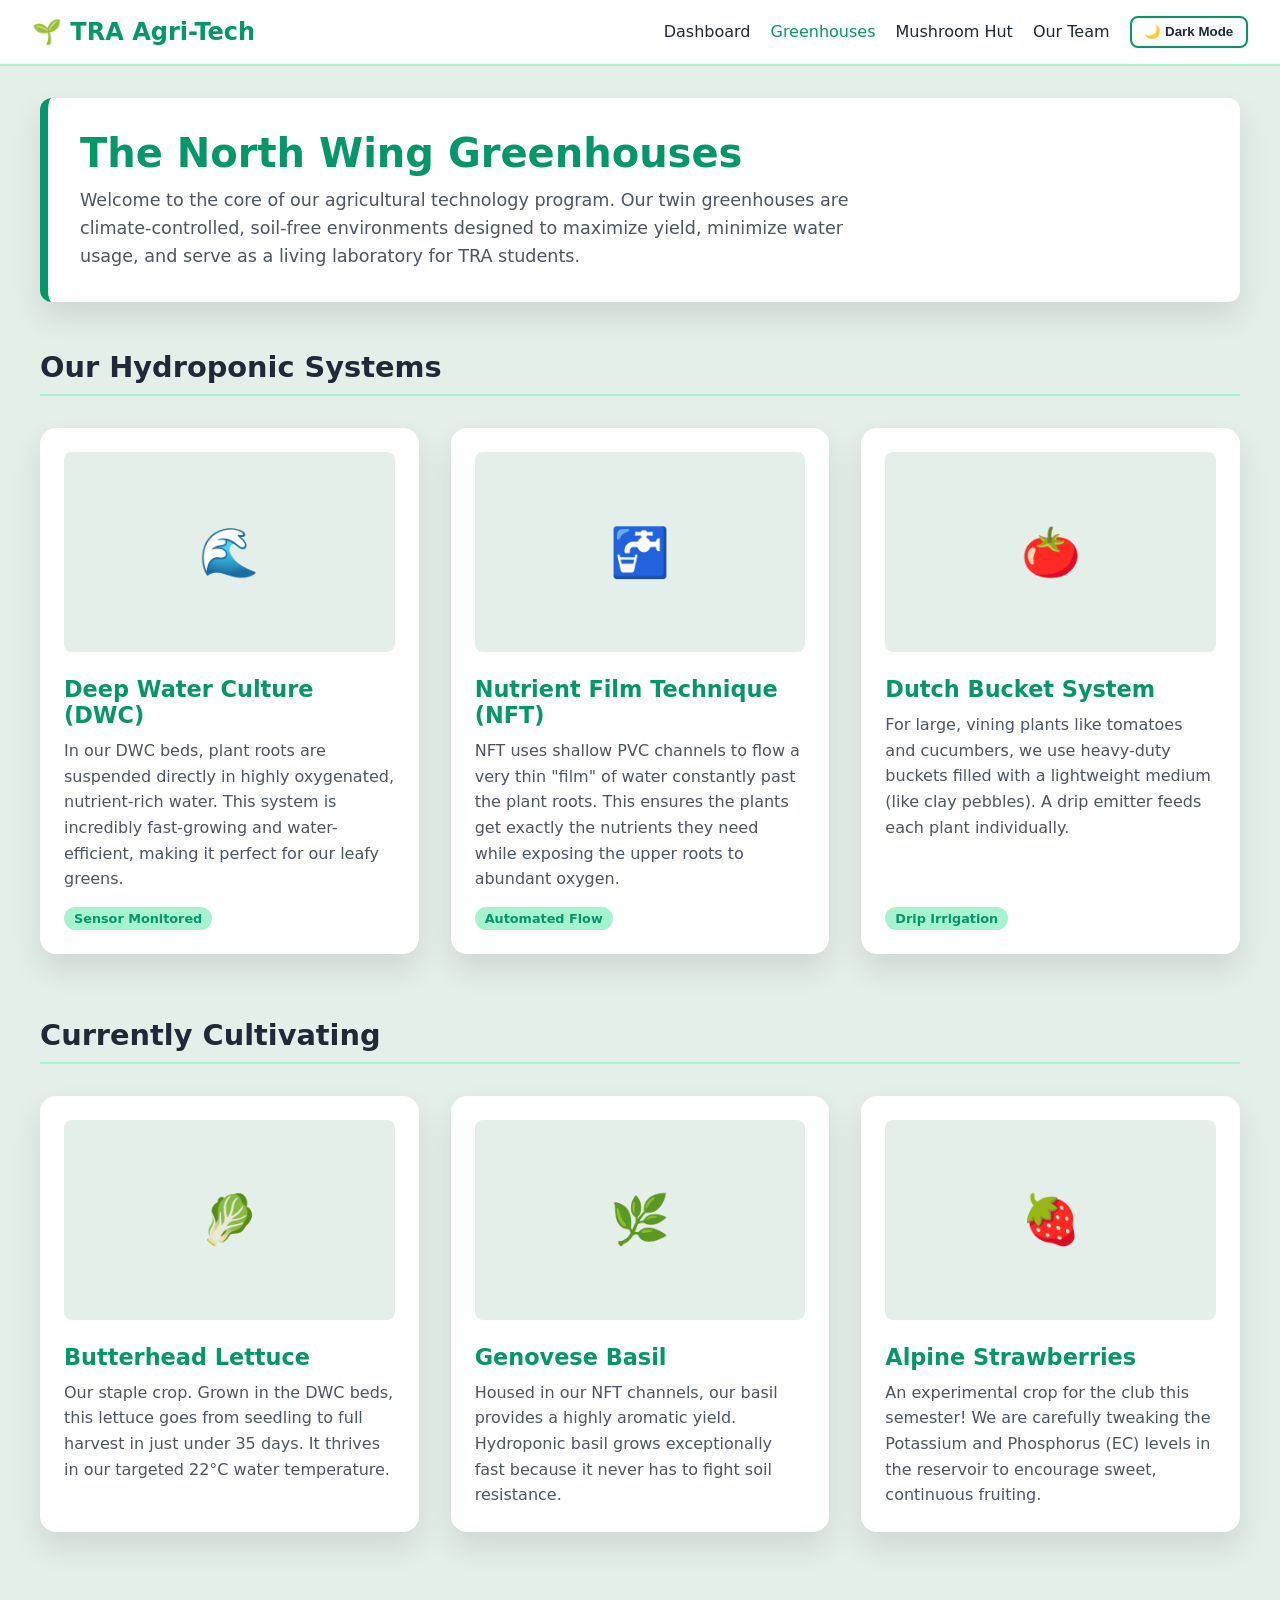
==== greenhouse.html @ 23442740 "Add initial greenhouse HTML structure and styles" ====
<!DOCTYPE html>
<html lang="en">
<head>
    <meta charset="UTF-8">
    <meta name="viewport" content="width=device-width, initial-scale=1.0">
    <title>Greenhouses | TRA Agriculture</title>
    <style>
        /* Light Theme (Default) - Fresh & Earthy */
        :root {
            --bg-color: #e5efe9;
            --panel-bg: #ffffff;
            --text-main: #1f2937;
            --text-muted: #4b5563;
            --accent-green: #059669;
            --accent-blue: #2563eb;
            --warning-orange: #d97706;
            --danger-red: #dc2626;
            --nav-bg: #ffffff;
            --nav-border: #a7f3d0;
            --card-shadow: 0 15px 30px rgba(0, 0, 0, 0.1);
            --card-float-offset: -10px;
        }

        /* Dark Theme - Soothing Deep Forest Greens */
        [data-theme="dark"] {
            --bg-color: #141c18;
            --panel-bg: #1f2d25;
            --text-main: #f8fafc;
            --text-muted: #94a3b8;
            --accent-green: #10b981; 
            --accent-blue: #3b82f6;
            --warning-orange: #f59e0b;
            --danger-red: #ef4444;
            --nav-bg: #0d1411;
            --nav-border: #1f2d25;
            --card-shadow: 0 15px 30px rgba(0, 0, 0, 0.3);
            --card-float-offset: -10px;
        }

        body {
            font-family: 'Segoe UI', system-ui, -apple-system, sans-serif;
            background-color: var(--bg-color);
            color: var(--text-main);
            margin: 0;
            padding: 0;
            transition: background-color 0.3s ease, color 0.3s ease;
        }

        /* Navigation */
        nav {
            background-color: var(--nav-bg);
            padding: 1rem 2rem;
            display: flex;
            justify-content: space-between;
            align-items: center;
            border-bottom: 2px solid var(--nav-border);
            transition: background-color 0.3s ease;
            position: relative;
        }

        .logo {
            font-size: 1.5rem;
            font-weight: bold;
            color: var(--accent-green);
            display: flex;
            align-items: center;
            gap: 10px;
        }

        .hamburger {
            display: none;
            font-size: 1.8rem;
            color: var(--text-main);
            cursor: pointer;
            user-select: none;
        }

        .nav-links {
            display: flex;
            align-items: center;
        }

        .nav-links a {
            color: var(--text-main);
            text-decoration: none;
            margin-left: 20px;
            font-weight: 500;
            transition: color 0.3s ease;
        }

        .nav-links a:hover, .nav-links a.active {
            color: var(--accent-green);
        }

        .theme-btn {
            background: transparent;
            border: 2px solid var(--accent-green);
            color: var(--text-main);
            padding: 0.4rem 0.8rem;
            border-radius: 8px;
            cursor: pointer;
            margin-left: 20px;
            font-weight: bold;
            display: flex;
            align-items: center;
            gap: 8px;
            transition: all 0.3s ease;
        }

        .theme-btn:hover {
            background: var(--accent-green);
            color: #ffffff;
        }

        /* Main Container */
        .page-container {
            padding: 2rem;
            max-width: 1200px;
            margin: 0 auto;
        }

        /* Banner */
        .page-banner {
            background-color: var(--panel-bg);
            padding: 2rem;
            border-radius: 12px;
            margin-bottom: 3rem;
            box-shadow: var(--card-shadow);
            transition: background-color 0.3s ease;
            border-left: 8px solid var(--accent-green);
        }

        .page-banner h1 {
            margin: 0 0 10px 0;
            font-size: 2.5rem;
            color: var(--accent-green);
        }

        .page-banner p {
            margin: 0;
            font-size: 1.1rem;
            color: var(--text-muted);
            max-width: 800px;
            line-height: 1.6;
        }

        /* Content Sections */
        .content-section {
            margin-bottom: 4rem;
        }

        .content-section h2 {
            font-size: 1.8rem;
            border-bottom: 2px solid var(--nav-border);
            padding-bottom: 10px;
            margin-bottom: 2rem;
        }

        /* Grid Layouts */
        .system-grid, .crop-grid {
            display: grid;
            grid-template-columns: repeat(auto-fit, minmax(300px, 1fr));
            gap: 2rem;
        }

        /* Floating Cards */
        @keyframes float {
            0% { transform: translateY(0px); }
            50% { transform: translateY(var(--card-float-offset)); }
            100% { transform: translateY(0px); }
        }

        .card {
            background-color: var(--panel-bg);
            padding: 1.5rem;
            border-radius: 16px;
            box-shadow: var(--card-shadow);
            transition: background-color 0.3s ease;
            animation: float 6s ease-in-out infinite;
            display: flex;
            flex-direction: column;
        }

        .card:nth-child(even) { animation-delay: 1.5s; }
        .card:nth-child(3n) { animation-delay: 0.8s; }
        .card:hover { animation-play-state: paused; }

        .card-image-placeholder {
            width: 100%;
            height: 200px;
            background-color: var(--bg-color);
            border-radius: 8px;
            margin-bottom: 1.5rem;
            display: flex;
            align-items: center;
            justify-content: center;
            color: var(--text-muted);
            font-size: 3rem;
        }

        .card h3 {
            color: var(--accent-green);
            margin: 0 0 10px 0;
            font-size: 1.4rem;
        }

        .card p {
            color: var(--text-muted);
            line-height: 1.6;
            margin: 0;
            flex-grow: 1;
        }

        /* Tech Badges */
        .tech-badge {
            display: inline-block;
            background-color: var(--nav-border);
            color: var(--accent-green);
            padding: 4px 10px;
            border-radius: 20px;
            font-size: 0.8rem;
            font-weight: bold;
            margin-top: 15px;
            align-self: flex-start;
        }

        /* Mobile Responsiveness */
        @media (max-width: 768px) {
            nav { flex-wrap: wrap; }
            .hamburger { display: block; }
            .nav-links {
                display: none;
                flex-direction: column;
                width: 100%;
                text-align: center;
                gap: 15px;
                padding-top: 15px;
                padding-bottom: 10px;
            }
            .nav-links.active { display: flex; }
            .nav-links a, .theme-btn {
                margin-left: 0;
                width: 100%;
                justify-content: center;
            }
        }
    </style>
</head>
<body>

    <nav>
        <div class="logo">🌱 TRA Agri-Tech</div>
        
        <div class="hamburger" id="hamburger-menu">☰</div>

        <div class="nav-links" id="nav-links">
            <a href="index.html">Dashboard</a>
            <a href="#" class="active">Greenhouses</a>
            <a href="#">Mushroom Hut</a>
            <a href="#">Our Team</a>
            <button class="theme-btn" id="theme-toggle">🌙 Dark Mode</button>
        </div>
    </nav>

    <main class="page-container">
        
        <!-- Hero Banner -->
        <header class="page-banner">
            <h1>The North Wing Greenhouses</h1>
            <p>Welcome to the core of our agricultural technology program. Our twin greenhouses are climate-controlled, soil-free environments designed to maximize yield, minimize water usage, and serve as a living laboratory for TRA students.</p>
        </header>

        <!-- Our Systems Section -->
        <section class="content-section">
            <h2>Our Hydroponic Systems</h2>
            <div class="system-grid">
                
                <!-- DWC Card -->
                <div class="card">
                    <div class="card-image-placeholder">🌊</div>
                    <h3>Deep Water Culture (DWC)</h3>
                    <p>In our DWC beds, plant roots are suspended directly in highly oxygenated, nutrient-rich water. This system is incredibly fast-growing and water-efficient, making it perfect for our leafy greens.</p>
                    <span class="tech-badge">Sensor Monitored</span>
                </div>

                <!-- NFT Card -->
                <div class="card">
                    <div class="card-image-placeholder">🚰</div>
                    <h3>Nutrient Film Technique (NFT)</h3>
                    <p>NFT uses shallow PVC channels to flow a very thin "film" of water constantly past the plant roots. This ensures the plants get exactly the nutrients they need while exposing the upper roots to abundant oxygen.</p>
                    <span class="tech-badge">Automated Flow</span>
                </div>

                <!-- Dutch Bucket Card -->
                <div class="card">
                    <div class="card-image-placeholder">🍅</div>
                    <h3>Dutch Bucket System</h3>
                    <p>For large, vining plants like tomatoes and cucumbers, we use heavy-duty buckets filled with a lightweight medium (like clay pebbles). A drip emitter feeds each plant individually.</p>
                    <span class="tech-badge">Drip Irrigation</span>
                </div>

            </div>
        </section>

        <!-- Current Crops Section -->
        <section class="content-section">
            <h2>Currently Cultivating</h2>
            <div class="crop-grid">
                
                <div class="card">
                    <div class="card-image-placeholder">🥬</div>
                    <h3>Butterhead Lettuce</h3>
                    <p>Our staple crop. Grown in the DWC beds, this lettuce goes from seedling to full harvest in just under 35 days. It thrives in our targeted 22°C water temperature.</p>
                </div>

                <div class="card">
                    <div class="card-image-placeholder">🌿</div>
                    <h3>Genovese Basil</h3>
                    <p>Housed in our NFT channels, our basil provides a highly aromatic yield. Hydroponic basil grows exceptionally fast because it never has to fight soil resistance.</p>
                </div>

                <div class="card">
                    <div class="card-image-placeholder">🍓</div>
                    <h3>Alpine Strawberries</h3>
                    <p>An experimental crop for the club this semester! We are carefully tweaking the Potassium and Phosphorus (EC) levels in the reservoir to encourage sweet, continuous fruiting.</p>
                </div>

            </div>
        </section>

    </main>

    <!-- JAVASCRIPT LOGIC -->
    <script>
        // ==========================================
        // UI & THEME TOGGLE LOGIC (Matches Dashboard)
        // ==========================================
        const themeToggleBtn = document.getElementById('theme-toggle');
        const hamburgerMenu = document.getElementById('hamburger-menu');
        const navLinks = document.getElementById('nav-links');
        
        // Mobile Hamburger Menu Toggle
        hamburgerMenu.addEventListener('click', () => {
            navLinks.classList.toggle('active');
        });

        // Light/Dark Theme Logic
        if (localStorage.getItem('theme') === 'dark') {
            document.body.setAttribute('data-theme', 'dark');
            themeToggleBtn.innerHTML = '☀️ Light Mode';
        }

        themeToggleBtn.addEventListener('click', () => {
            if (document.body.getAttribute('data-theme') === 'dark') {
                document.body.removeAttribute('data-theme');
                themeToggleBtn.innerHTML = '🌙 Dark Mode';
                localStorage.setItem('theme', 'light');
            } else {
                document.body.setAttribute('data-theme', 'dark');
                themeToggleBtn.innerHTML = '☀️ Light Mode';
                localStorage.setItem('theme', 'dark');
            }
        });
    </script>
</body>
</html>
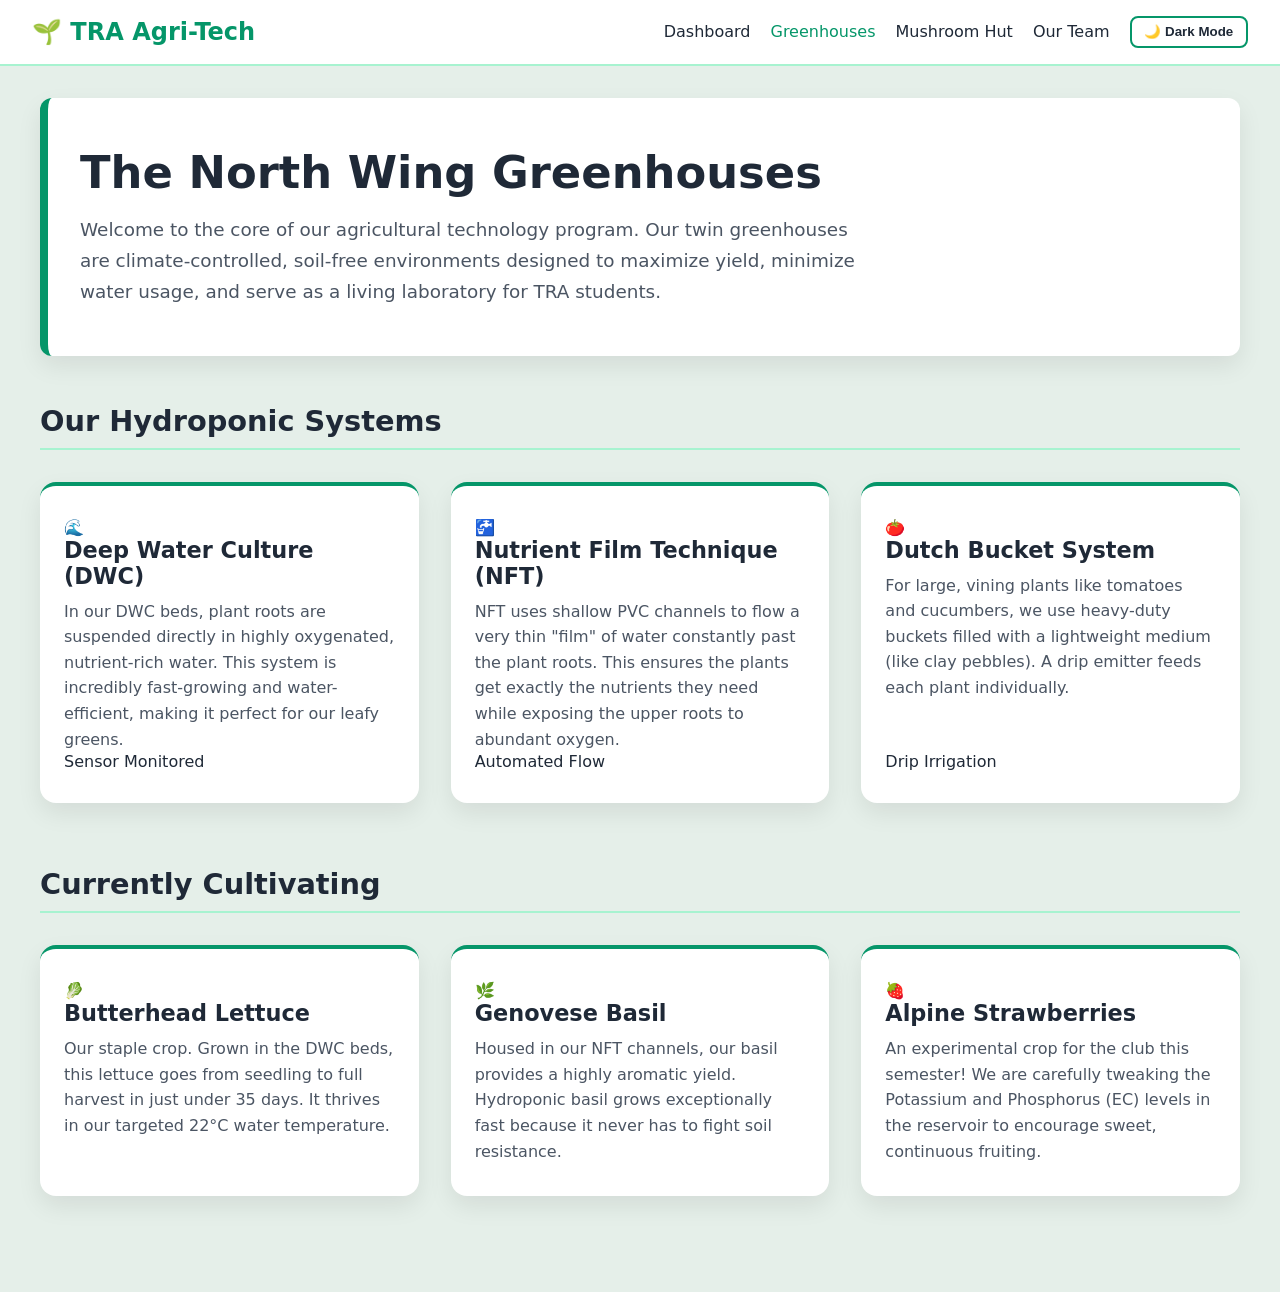
==== commit 3224719b: "Refactor styles and update navigation link Removed embedded CSS styles and linked to an external sty" ====
--- a/greenhouse.html
+++ b/greenhouse.html
@@ -4,260 +4,20 @@
     <meta charset="UTF-8">
     <meta name="viewport" content="width=device-width, initial-scale=1.0">
     <title>Greenhouses | TRA Agriculture</title>
-    <style>
-        /* Light Theme (Default) - Fresh & Earthy */
-        :root {
-            --bg-color: #e5efe9;
-            --panel-bg: #ffffff;
-            --text-main: #1f2937;
-            --text-muted: #4b5563;
-            --accent-green: #059669;
-            --accent-blue: #2563eb;
-            --warning-orange: #d97706;
-            --danger-red: #dc2626;
-            --nav-bg: #ffffff;
-            --nav-border: #a7f3d0;
-            --card-shadow: 0 15px 30px rgba(0, 0, 0, 0.1);
-            --card-float-offset: -10px;
-        }
-
-        /* Dark Theme - Soothing Deep Forest Greens */
-        [data-theme="dark"] {
-            --bg-color: #141c18;
-            --panel-bg: #1f2d25;
-            --text-main: #f8fafc;
-            --text-muted: #94a3b8;
-            --accent-green: #10b981; 
-            --accent-blue: #3b82f6;
-            --warning-orange: #f59e0b;
-            --danger-red: #ef4444;
-            --nav-bg: #0d1411;
-            --nav-border: #1f2d25;
-            --card-shadow: 0 15px 30px rgba(0, 0, 0, 0.3);
-            --card-float-offset: -10px;
-        }
-
-        body {
-            font-family: 'Segoe UI', system-ui, -apple-system, sans-serif;
-            background-color: var(--bg-color);
-            color: var(--text-main);
-            margin: 0;
-            padding: 0;
-            transition: background-color 0.3s ease, color 0.3s ease;
-        }
-
-        /* Navigation */
-        nav {
-            background-color: var(--nav-bg);
-            padding: 1rem 2rem;
-            display: flex;
-            justify-content: space-between;
-            align-items: center;
-            border-bottom: 2px solid var(--nav-border);
-            transition: background-color 0.3s ease;
-            position: relative;
-        }
-
-        .logo {
-            font-size: 1.5rem;
-            font-weight: bold;
-            color: var(--accent-green);
-            display: flex;
-            align-items: center;
-            gap: 10px;
-        }
-
-        .hamburger {
-            display: none;
-            font-size: 1.8rem;
-            color: var(--text-main);
-            cursor: pointer;
-            user-select: none;
-        }
-
-        .nav-links {
-            display: flex;
-            align-items: center;
-        }
-
-        .nav-links a {
-            color: var(--text-main);
-            text-decoration: none;
-            margin-left: 20px;
-            font-weight: 500;
-            transition: color 0.3s ease;
-        }
-
-        .nav-links a:hover, .nav-links a.active {
-            color: var(--accent-green);
-        }
-
-        .theme-btn {
-            background: transparent;
-            border: 2px solid var(--accent-green);
-            color: var(--text-main);
-            padding: 0.4rem 0.8rem;
-            border-radius: 8px;
-            cursor: pointer;
-            margin-left: 20px;
-            font-weight: bold;
-            display: flex;
-            align-items: center;
-            gap: 8px;
-            transition: all 0.3s ease;
-        }
-
-        .theme-btn:hover {
-            background: var(--accent-green);
-            color: #ffffff;
-        }
-
-        /* Main Container */
-        .page-container {
-            padding: 2rem;
-            max-width: 1200px;
-            margin: 0 auto;
-        }
-
-        /* Banner */
-        .page-banner {
-            background-color: var(--panel-bg);
-            padding: 2rem;
-            border-radius: 12px;
-            margin-bottom: 3rem;
-            box-shadow: var(--card-shadow);
-            transition: background-color 0.3s ease;
-            border-left: 8px solid var(--accent-green);
-        }
-
-        .page-banner h1 {
-            margin: 0 0 10px 0;
-            font-size: 2.5rem;
-            color: var(--accent-green);
-        }
-
-        .page-banner p {
-            margin: 0;
-            font-size: 1.1rem;
-            color: var(--text-muted);
-            max-width: 800px;
-            line-height: 1.6;
-        }
-
-        /* Content Sections */
-        .content-section {
-            margin-bottom: 4rem;
-        }
-
-        .content-section h2 {
-            font-size: 1.8rem;
-            border-bottom: 2px solid var(--nav-border);
-            padding-bottom: 10px;
-            margin-bottom: 2rem;
-        }
-
-        /* Grid Layouts */
-        .system-grid, .crop-grid {
-            display: grid;
-            grid-template-columns: repeat(auto-fit, minmax(300px, 1fr));
-            gap: 2rem;
-        }
-
-        /* Floating Cards */
-        @keyframes float {
-            0% { transform: translateY(0px); }
-            50% { transform: translateY(var(--card-float-offset)); }
-            100% { transform: translateY(0px); }
-        }
-
-        .card {
-            background-color: var(--panel-bg);
-            padding: 1.5rem;
-            border-radius: 16px;
-            box-shadow: var(--card-shadow);
-            transition: background-color 0.3s ease;
-            animation: float 6s ease-in-out infinite;
-            display: flex;
-            flex-direction: column;
-        }
-
-        .card:nth-child(even) { animation-delay: 1.5s; }
-        .card:nth-child(3n) { animation-delay: 0.8s; }
-        .card:hover { animation-play-state: paused; }
-
-        .card-image-placeholder {
-            width: 100%;
-            height: 200px;
-            background-color: var(--bg-color);
-            border-radius: 8px;
-            margin-bottom: 1.5rem;
-            display: flex;
-            align-items: center;
-            justify-content: center;
-            color: var(--text-muted);
-            font-size: 3rem;
-        }
-
-        .card h3 {
-            color: var(--accent-green);
-            margin: 0 0 10px 0;
-            font-size: 1.4rem;
-        }
-
-        .card p {
-            color: var(--text-muted);
-            line-height: 1.6;
-            margin: 0;
-            flex-grow: 1;
-        }
-
-        /* Tech Badges */
-        .tech-badge {
-            display: inline-block;
-            background-color: var(--nav-border);
-            color: var(--accent-green);
-            padding: 4px 10px;
-            border-radius: 20px;
-            font-size: 0.8rem;
-            font-weight: bold;
-            margin-top: 15px;
-            align-self: flex-start;
-        }
-
-        /* Mobile Responsiveness */
-        @media (max-width: 768px) {
-            nav { flex-wrap: wrap; }
-            .hamburger { display: block; }
-            .nav-links {
-                display: none;
-                flex-direction: column;
-                width: 100%;
-                text-align: center;
-                gap: 15px;
-                padding-top: 15px;
-                padding-bottom: 10px;
-            }
-            .nav-links.active { display: flex; }
-            .nav-links a, .theme-btn {
-                margin-left: 0;
-                width: 100%;
-                justify-content: center;
-            }
-        }
-    </style>
+    <link rel="stylesheet" href="style.css">
 </head>
 <body>
 
     <nav>
-        <div class="logo">🌱 TRA Agri-Tech</div>
+        <a href="index.html" class="logo">🌱 TRA Agri-Tech</a>
         
         <div class="hamburger" id="hamburger-menu">☰</div>
 
         <div class="nav-links" id="nav-links">
             <a href="index.html">Dashboard</a>
-            <a href="#" class="active">Greenhouses</a>
-            <a href="#">Mushroom Hut</a>
-            <a href="#">Our Team</a>
+            <a href="greenhouses.html" class="active">Greenhouses</a>
+            <a href="mushroom.html">Mushroom Hut</a>
+            <a href="ourteam.html">Our Team</a>
             <button class="theme-btn" id="theme-toggle">🌙 Dark Mode</button>
         </div>
     </nav>
--- a/style.css
+++ b/style.css
@@ -0,0 +1,305 @@
+/* =========================================
+   TRA AGRI-TECH - MASTER STYLESHEET
+   ========================================= */
+
+/* Light Theme (Default) - Fresh & Earthy */
+:root {
+    --bg-color: #e5efe9;
+    --panel-bg: #ffffff;
+    --text-main: #1f2937;
+    --text-muted: #4b5563;
+    --accent-green: #059669;
+    --accent-blue: #2563eb;
+    --warning-orange: #d97706;
+    --danger-red: #dc2626;
+    --nav-bg: #ffffff;
+    --nav-border: #a7f3d0;
+    --card-shadow: 0 10px 25px rgba(0, 0, 0, 0.08);
+    --card-float-offset: -8px;
+}
+
+/* Dark Theme - Soothing Deep Forest Greens */
+[data-theme="dark"] {
+    --bg-color: #141c18;
+    --panel-bg: #1f2d25;
+    --text-main: #f8fafc;
+    --text-muted: #94a3b8;
+    --accent-green: #10b981; 
+    --accent-blue: #3b82f6;
+    --warning-orange: #f59e0b;
+    --danger-red: #ef4444;
+    --nav-bg: #0d1411;
+    --nav-border: #1f2d25;
+    --card-shadow: 0 10px 25px rgba(0, 0, 0, 0.3);
+}
+
+body {
+    font-family: 'Segoe UI', system-ui, -apple-system, sans-serif;
+    background-color: var(--bg-color);
+    color: var(--text-main);
+    margin: 0;
+    padding: 0;
+    transition: background-color 0.3s ease, color 0.3s ease;
+}
+
+/* --- NAVIGATION BAR --- */
+nav {
+    background-color: var(--nav-bg);
+    padding: 1rem 2rem;
+    display: flex;
+    justify-content: space-between;
+    align-items: center;
+    border-bottom: 2px solid var(--nav-border);
+    transition: background-color 0.3s ease;
+    position: relative;
+}
+
+a.logo {
+    text-decoration: none;
+    font-size: 1.5rem;
+    font-weight: bold;
+    color: var(--accent-green);
+    display: flex;
+    align-items: center;
+    gap: 10px;
+}
+
+.hamburger {
+    display: none;
+    font-size: 1.8rem;
+    color: var(--text-main);
+    cursor: pointer;
+    user-select: none;
+}
+
+.nav-links {
+    display: flex;
+    align-items: center;
+}
+
+.nav-links a {
+    color: var(--text-main);
+    text-decoration: none;
+    margin-left: 20px;
+    font-weight: 500;
+    transition: color 0.3s ease;
+}
+
+.nav-links a:hover, .nav-links a.active {
+    color: var(--accent-green); /* Default hover, overridden inline on specific pages if needed */
+}
+
+.theme-btn {
+    background: transparent;
+    border: 2px solid var(--accent-green);
+    color: var(--text-main);
+    padding: 0.4rem 0.8rem;
+    border-radius: 8px;
+    cursor: pointer;
+    margin-left: 20px;
+    font-weight: bold;
+    display: flex;
+    align-items: center;
+    gap: 8px;
+    transition: all 0.3s ease;
+}
+
+.theme-btn:hover {
+    background: var(--accent-green);
+    color: #ffffff;
+}
+
+/* --- GENERAL PAGE LAYOUT --- */
+.page-container, .dashboard {
+    padding: 2rem;
+    max-width: 1200px;
+    margin: 0 auto;
+}
+
+.page-banner {
+    background-color: var(--panel-bg);
+    padding: 3rem 2rem;
+    border-radius: 12px;
+    margin-bottom: 3rem;
+    box-shadow: var(--card-shadow);
+    transition: background-color 0.3s ease;
+    border-left: 8px solid var(--accent-green);
+}
+
+.page-banner h1 {
+    margin: 0 0 15px 0;
+    font-size: 2.8rem;
+}
+
+.page-banner p {
+    margin: 0;
+    font-size: 1.15rem;
+    color: var(--text-muted);
+    max-width: 800px;
+    line-height: 1.7;
+}
+
+.section-title, .content-section h2 {
+    font-size: 1.8rem;
+    border-bottom: 2px solid var(--nav-border);
+    padding-bottom: 10px;
+    margin-bottom: 2rem;
+    color: var(--text-main);
+}
+
+.content-section {
+    margin-bottom: 4rem;
+}
+
+/* --- GRIDS & CARDS --- */
+.grid-container, .system-grid, .crop-grid, .team-grid {
+    display: grid;
+    grid-template-columns: repeat(auto-fit, minmax(250px, 1fr));
+    gap: 2rem;
+    margin-bottom: 4rem;
+}
+
+@keyframes float {
+    0% { transform: translateY(0px); }
+    50% { transform: translateY(var(--card-float-offset)); }
+    100% { transform: translateY(0px); }
+}
+
+.card {
+    background-color: var(--panel-bg);
+    padding: 2rem 1.5rem;
+    border-radius: 16px;
+    box-shadow: var(--card-shadow);
+    transition: background-color 0.3s ease;
+    animation: float 6s ease-in-out infinite;
+    display: flex;
+    flex-direction: column;
+    border-top: 4px solid var(--accent-green);
+}
+
+.card:nth-child(even) { animation-delay: 1.5s; }
+.card:nth-child(3n) { animation-delay: 0.8s; }
+.card:hover { animation-play-state: paused; }
+
+.card h3 {
+    margin: 0 0 10px 0;
+    font-size: 1.4rem;
+}
+
+.card p {
+    color: var(--text-muted);
+    line-height: 1.6;
+    margin: 0;
+    flex-grow: 1;
+}
+
+/* --- DASHBOARD SPECIFIC --- */
+.status-banner {
+    background-color: var(--panel-bg);
+    padding: 1.5rem;
+    border-radius: 12px;
+    display: flex;
+    justify-content: space-between;
+    align-items: center;
+    margin-bottom: 2rem;
+    box-shadow: var(--card-shadow);
+}
+.pulse-dot {
+    width: 15px;
+    height: 15px;
+    border-radius: 50%;
+    animation: pulse 2s infinite;
+}
+@keyframes pulse {
+    0% { box-shadow: 0 0 0 0 rgba(16, 185, 129, 0.7); }
+    70% { box-shadow: 0 0 0 10px rgba(16, 185, 129, 0); }
+    100% { box-shadow: 0 0 0 0 rgba(16, 185, 129, 0); }
+}
+.facility-container { display: flex; flex-direction: column; gap: 3rem; }
+.facility-section { display: flex; flex-direction: column; gap: 1.5rem; }
+@media (min-width: 768px) {
+    .facility-section { flex-direction: row; align-items: center; }
+    .facility-info { flex: 1; padding-right: 2rem; }
+    .facility-data { flex: 1.5; display: grid; grid-template-columns: repeat(auto-fit, minmax(200px, 1fr)); gap: 1.5rem; }
+}
+
+/* --- MUSHROOM PAGE SPECIFIC --- */
+.blurred-content {
+    filter: blur(6px);
+    opacity: 0.4;
+    user-select: none;
+    pointer-events: none;
+}
+.coming-soon-overlay {
+    position: absolute;
+    top: 50%;
+    left: 50%;
+    transform: translate(-50%, -50%);
+    background-color: var(--panel-bg);
+    border: 2px dashed var(--warning-orange);
+    color: var(--warning-orange);
+    padding: 10px 20px;
+    border-radius: 8px;
+    font-weight: bold;
+    text-align: center;
+    z-index: 2;
+    box-shadow: var(--card-shadow);
+}
+
+/* --- HARDWARE SWITCHES --- */
+.switch { position: relative; display: inline-block; width: 54px; height: 30px; }
+.switch input { opacity: 0; width: 0; height: 0; }
+.slider { position: absolute; cursor: pointer; top: 0; left: 0; right: 0; bottom: 0; background-color: #ccc; transition: .4s; border-radius: 34px; }
+.slider:before { position: absolute; content: ""; height: 22px; width: 22px; left: 4px; bottom: 4px; background-color: white; transition: .4s; border-radius: 50%; }
+input:checked + .slider { background-color: var(--accent-green); }
+input:checked + .slider:before { transform: translateX(24px); }
+
+/* --- OUR TEAM & GALLERY --- */
+.profile-pic {
+    width: 120px; height: 120px; background-color: var(--bg-color); border-radius: 50%;
+    margin-bottom: 1.5rem; display: flex; align-items: center; justify-content: center;
+    font-size: 3rem; border: 4px solid var(--nav-border); color: var(--text-muted);
+}
+.gallery-grid { display: grid; grid-template-columns: repeat(auto-fit, minmax(300px, 1fr)); gap: 1.5rem; }
+.gallery-item {
+    background-color: var(--panel-bg); border-radius: 12px; overflow: hidden;
+    box-shadow: var(--card-shadow); transition: transform 0.3s ease; cursor: pointer;
+}
+.gallery-item:hover { transform: translateY(-5px); }
+.gallery-img { width: 100%; height: 220px; object-fit: cover; }
+
+/* MODAL / LIGHTBOX */
+.modal {
+    display: none; position: fixed; z-index: 9999; left: 0; top: 0; width: 100%; height: 100%; 
+    background-color: rgba(0, 0, 0, 0.7); backdrop-filter: blur(8px);
+    align-items: center; justify-content: center; flex-direction: column; opacity: 0; transition: opacity 0.3s ease;
+}
+.modal-content { max-width: 90%; max-height: 80vh; border-radius: 8px; transform: scale(0.9); transition: transform 0.3s ease; }
+.close-modal { position: absolute; top: 20px; right: 40px; color: white; font-size: 40px; cursor: pointer; z-index: 10000; }
+.prev-modal, .next-modal {
+    cursor: pointer; position: absolute; top: 50%; padding: 16px; color: white; font-size: 40px;
+    z-index: 10000; transform: translateY(-50%);
+}
+.prev-modal { left: 0; }
+.next-modal { right: 0; }
+
+/* --- LOGIN PAGE SPECIFIC --- */
+.login-wrapper {
+    display: flex; justify-content: center; align-items: center; min-height: calc(100vh - 100px); padding: 2rem;
+}
+.login-card {
+    background-color: var(--panel-bg); padding: 3rem 2.5rem; border-radius: 16px; box-shadow: var(--card-shadow); width: 100%; max-width: 420px; text-align: center; border-top: 4px solid var(--accent-blue);
+}
+.input-group { margin-bottom: 1.5rem; text-align: left; }
+.input-group input { width: 100%; padding: 12px; border: 2px solid var(--nav-border); border-radius: 8px; background-color: var(--bg-color); color: var(--text-main); font-size: 1rem; box-sizing: border-box; }
+
+/* --- MOBILE RESPONSIVENESS --- */
+@media (max-width: 768px) {
+    nav { flex-wrap: wrap; }
+    .hamburger { display: block; }
+    .nav-links {
+        display: none; flex-direction: column; width: 100%; text-align: center; gap: 15px; padding-top: 15px; padding-bottom: 10px;
+    }
+    .nav-links.active { display: flex; }
+    .nav-links a, .theme-btn { margin-left: 0; width: 100%; justify-content: center; }
+}
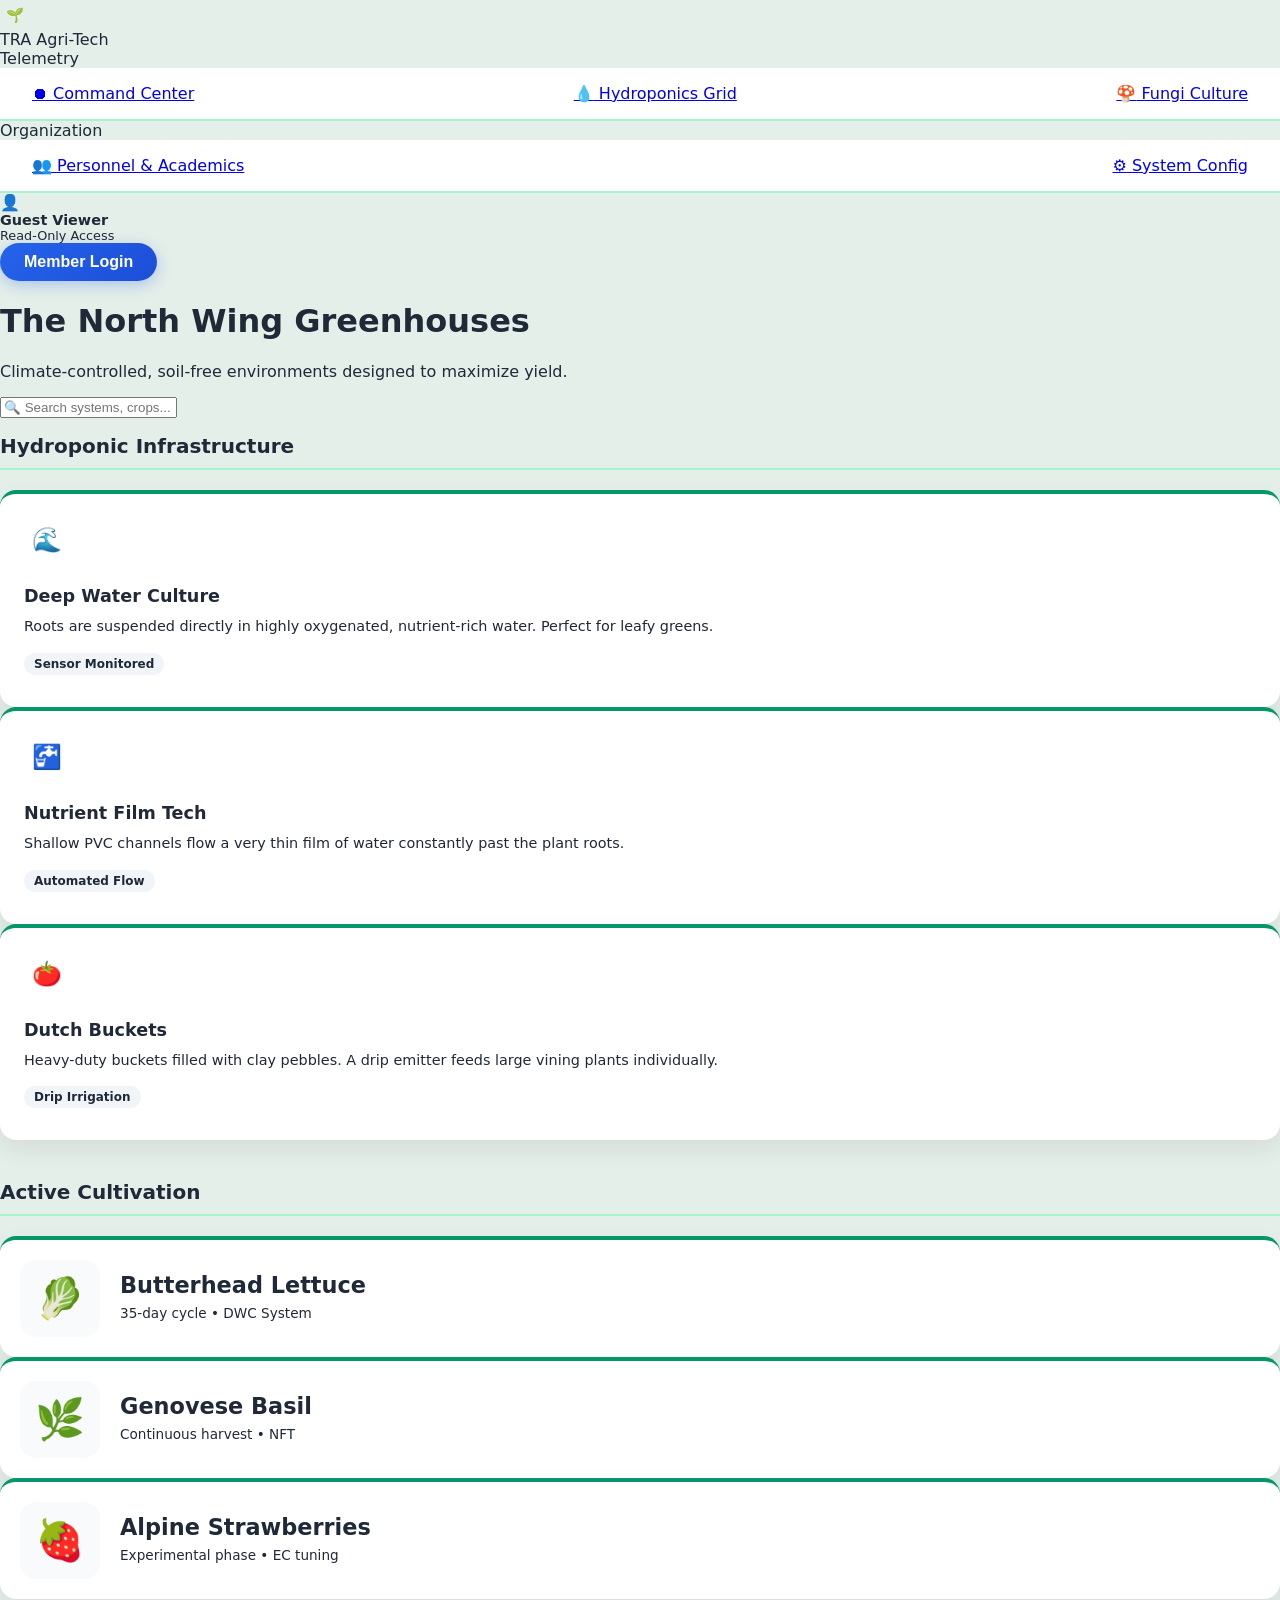
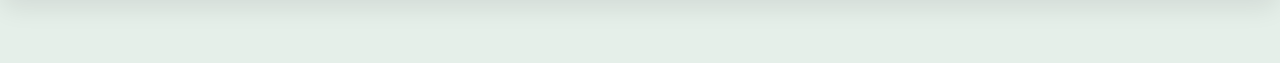
==== commit 4cce4685: "Update greenhouse.html" ====
--- a/greenhouse.html
+++ b/greenhouse.html
@@ -4,59 +4,87 @@
     <meta charset="UTF-8">
     <meta name="viewport" content="width=device-width, initial-scale=1.0">
     <title>Greenhouses | TRA Agriculture</title>
+    <!-- Linked to the master stylesheet! -->
     <link rel="stylesheet" href="style.css">
 </head>
 <body>
 
-    <nav>
-        <a href="index.html" class="logo">🌱 TRA Agri-Tech</a>
+    <!-- NEW LEFT SIDEBAR -->
+    <aside class="sidebar">
+        <div class="sidebar-header">
+            <span style="background: var(--text-primary); color: white; width: 30px; height: 30px; border-radius: 8px; display: flex; align-items: center; justify-content: center; font-size: 0.9rem;">🌱</span>
+            TRA Agri-Tech
+        </div>
+
+        <div class="menu-group">
+            <span class="menu-label">Telemetry</span>
+            <nav class="sidebar-nav">
+                <a href="index.html"><span>⏺</span> Command Center</a>
+                <a href="greenhouse.html" class="active"><span>💧</span> Hydroponics Grid</a>
+                <a href="mushroom.html"><span>🍄</span> Fungi Culture</a>
+            </nav>
+        </div>
+
+        <div class="menu-group">
+            <span class="menu-label">Organization</span>
+            <nav class="sidebar-nav">
+                <a href="teampage.html"><span>👥</span> Personnel & Academics</a>
+                <a href="portal.html"><span>⚙️</span> System Config</a>
+            </nav>
+        </div>
+
+        <div class="user-profile-widget">
+            <div class="user-info">
+                <div class="avatar">👤</div>
+                <div>
+                    <div style="font-weight: 700; font-size: 0.9rem;">Guest Viewer</div>
+                    <div style="font-size: 0.8rem; color: var(--text-tertiary);">Read-Only Access</div>
+                </div>
+            </div>
+            <button class="login-btn" onclick="window.location.href='portal.html'">Member Login</button>
+        </div>
+    </aside>
+
+    <!-- UPDATED MAIN WRAPPER -->
+    <main class="main-wrapper">
         
-        <div class="hamburger" id="hamburger-menu">☰</div>
-
-        <div class="nav-links" id="nav-links">
-            <a href="index.html">Dashboard</a>
-            <a href="greenhouses.html" class="active">Greenhouses</a>
-            <a href="mushroom.html">Mushroom Hut</a>
-            <a href="ourteam.html">Our Team</a>
-            <button class="theme-btn" id="theme-toggle">🌙 Dark Mode</button>
-        </div>
-    </nav>
-
-    <main class="page-container">
-        
-        <!-- Hero Banner -->
-        <header class="page-banner">
-            <h1>The North Wing Greenhouses</h1>
-            <p>Welcome to the core of our agricultural technology program. Our twin greenhouses are climate-controlled, soil-free environments designed to maximize yield, minimize water usage, and serve as a living laboratory for TRA students.</p>
+        <header class="top-header">
+            <div class="page-title">
+                <h1>The North Wing Greenhouses</h1>
+                <p style="color: var(--text-secondary); margin-top: 5px;">Climate-controlled, soil-free environments designed to maximize yield.</p>
+            </div>
+            <div class="search-bar">
+                <input type="text" placeholder="🔍 Search systems, crops...">
+            </div>
         </header>
 
         <!-- Our Systems Section -->
-        <section class="content-section">
-            <h2>Our Hydroponic Systems</h2>
-            <div class="system-grid">
+        <section class="content-section" style="margin-bottom: 40px;">
+            <h2 style="font-size: 1.25rem; font-weight: 700; margin-bottom: 20px;">Hydroponic Infrastructure</h2>
+            <div class="telemetry-grid">
                 
                 <!-- DWC Card -->
                 <div class="card">
-                    <div class="card-image-placeholder">🌊</div>
-                    <h3>Deep Water Culture (DWC)</h3>
-                    <p>In our DWC beds, plant roots are suspended directly in highly oxygenated, nutrient-rich water. This system is incredibly fast-growing and water-efficient, making it perfect for our leafy greens.</p>
-                    <span class="tech-badge">Sensor Monitored</span>
+                    <div class="card-icon" style="background: var(--accent-blue-light); color: var(--accent-blue); margin-bottom: 15px; font-size: 1.5rem; width: 45px; height: 45px;">🌊</div>
+                    <h3 style="margin: 0 0 10px 0; font-size: 1.1rem;">Deep Water Culture</h3>
+                    <p style="color: var(--text-secondary); font-size: 0.9rem; line-height: 1.5; flex-grow: 1;">Roots are suspended directly in highly oxygenated, nutrient-rich water. Perfect for leafy greens.</p>
+                    <span style="display: inline-block; padding: 4px 10px; background: #f1f5f9; border-radius: 12px; font-size: 0.75rem; font-weight: 700; margin-top: 15px; width: fit-content;">Sensor Monitored</span>
                 </div>
 
                 <!-- NFT Card -->
                 <div class="card">
-                    <div class="card-image-placeholder">🚰</div>
-                    <h3>Nutrient Film Technique (NFT)</h3>
-                    <p>NFT uses shallow PVC channels to flow a very thin "film" of water constantly past the plant roots. This ensures the plants get exactly the nutrients they need while exposing the upper roots to abundant oxygen.</p>
-                    <span class="tech-badge">Automated Flow</span>
+                    <div class="card-icon" style="background: var(--accent-green-light); color: var(--accent-green); margin-bottom: 15px; font-size: 1.5rem; width: 45px; height: 45px;">🚰</div>
+                    <h3 style="margin: 0 0 10px 0; font-size: 1.1rem;">Nutrient Film Tech</h3>
+                    <p style="color: var(--text-secondary); font-size: 0.9rem; line-height: 1.5; flex-grow: 1;">Shallow PVC channels flow a very thin film of water constantly past the plant roots.</p>
+                    <span style="display: inline-block; padding: 4px 10px; background: #f1f5f9; border-radius: 12px; font-size: 0.75rem; font-weight: 700; margin-top: 15px; width: fit-content;">Automated Flow</span>
                 </div>
 
                 <!-- Dutch Bucket Card -->
                 <div class="card">
-                    <div class="card-image-placeholder">🍅</div>
-                    <h3>Dutch Bucket System</h3>
-                    <p>For large, vining plants like tomatoes and cucumbers, we use heavy-duty buckets filled with a lightweight medium (like clay pebbles). A drip emitter feeds each plant individually.</p>
-                    <span class="tech-badge">Drip Irrigation</span>
+                    <div class="card-icon" style="background: var(--accent-orange-light); color: var(--accent-orange); margin-bottom: 15px; font-size: 1.5rem; width: 45px; height: 45px;">🍅</div>
+                    <h3 style="margin: 0 0 10px 0; font-size: 1.1rem;">Dutch Buckets</h3>
+                    <p style="color: var(--text-secondary); font-size: 0.9rem; line-height: 1.5; flex-grow: 1;">Heavy-duty buckets filled with clay pebbles. A drip emitter feeds large vining plants individually.</p>
+                    <span style="display: inline-block; padding: 4px 10px; background: #f1f5f9; border-radius: 12px; font-size: 0.75rem; font-weight: 700; margin-top: 15px; width: fit-content;">Drip Irrigation</span>
                 </div>
 
             </div>
@@ -64,25 +92,31 @@
 
         <!-- Current Crops Section -->
         <section class="content-section">
-            <h2>Currently Cultivating</h2>
-            <div class="crop-grid">
+            <h2 style="font-size: 1.25rem; font-weight: 700; margin-bottom: 20px;">Active Cultivation</h2>
+            <div class="telemetry-grid">
                 
-                <div class="card">
-                    <div class="card-image-placeholder">🥬</div>
-                    <h3>Butterhead Lettuce</h3>
-                    <p>Our staple crop. Grown in the DWC beds, this lettuce goes from seedling to full harvest in just under 35 days. It thrives in our targeted 22°C water temperature.</p>
+                <div class="card" style="flex-direction: row; align-items: center; gap: 20px; padding: 20px;">
+                    <div style="font-size: 2.5rem; background: #f8fafc; padding: 15px; border-radius: 16px; border: 1px solid var(--border-color);">🥬</div>
+                    <div>
+                        <h3 style="margin: 0 0 5px 0;">Butterhead Lettuce</h3>
+                        <p style="margin: 0; font-size: 0.85rem; color: var(--text-secondary);">35-day cycle • DWC System</p>
+                    </div>
                 </div>
 
-                <div class="card">
-                    <div class="card-image-placeholder">🌿</div>
-                    <h3>Genovese Basil</h3>
-                    <p>Housed in our NFT channels, our basil provides a highly aromatic yield. Hydroponic basil grows exceptionally fast because it never has to fight soil resistance.</p>
+                <div class="card" style="flex-direction: row; align-items: center; gap: 20px; padding: 20px;">
+                    <div style="font-size: 2.5rem; background: #f8fafc; padding: 15px; border-radius: 16px; border: 1px solid var(--border-color);">🌿</div>
+                    <div>
+                        <h3 style="margin: 0 0 5px 0;">Genovese Basil</h3>
+                        <p style="margin: 0; font-size: 0.85rem; color: var(--text-secondary);">Continuous harvest • NFT</p>
+                    </div>
                 </div>
 
-                <div class="card">
-                    <div class="card-image-placeholder">🍓</div>
-                    <h3>Alpine Strawberries</h3>
-                    <p>An experimental crop for the club this semester! We are carefully tweaking the Potassium and Phosphorus (EC) levels in the reservoir to encourage sweet, continuous fruiting.</p>
+                <div class="card" style="flex-direction: row; align-items: center; gap: 20px; padding: 20px;">
+                    <div style="font-size: 2.5rem; background: #f8fafc; padding: 15px; border-radius: 16px; border: 1px solid var(--border-color);">🍓</div>
+                    <div>
+                        <h3 style="margin: 0 0 5px 0;">Alpine Strawberries</h3>
+                        <p style="margin: 0; font-size: 0.85rem; color: var(--text-secondary);">Experimental phase • EC tuning</p>
+                    </div>
                 </div>
 
             </div>
@@ -90,37 +124,5 @@
 
     </main>
 
-    <!-- JAVASCRIPT LOGIC -->
-    <script>
-        // ==========================================
-        // UI & THEME TOGGLE LOGIC (Matches Dashboard)
-        // ==========================================
-        const themeToggleBtn = document.getElementById('theme-toggle');
-        const hamburgerMenu = document.getElementById('hamburger-menu');
-        const navLinks = document.getElementById('nav-links');
-        
-        // Mobile Hamburger Menu Toggle
-        hamburgerMenu.addEventListener('click', () => {
-            navLinks.classList.toggle('active');
-        });
-
-        // Light/Dark Theme Logic
-        if (localStorage.getItem('theme') === 'dark') {
-            document.body.setAttribute('data-theme', 'dark');
-            themeToggleBtn.innerHTML = '☀️ Light Mode';
-        }
-
-        themeToggleBtn.addEventListener('click', () => {
-            if (document.body.getAttribute('data-theme') === 'dark') {
-                document.body.removeAttribute('data-theme');
-                themeToggleBtn.innerHTML = '🌙 Dark Mode';
-                localStorage.setItem('theme', 'light');
-            } else {
-                document.body.setAttribute('data-theme', 'dark');
-                themeToggleBtn.innerHTML = '☀️ Light Mode';
-                localStorage.setItem('theme', 'dark');
-            }
-        });
-    </script>
 </body>
 </html>
--- a/style.css
+++ b/style.css
@@ -31,6 +31,7 @@
     --nav-bg: #0d1411;
     --nav-border: #1f2d25;
     --card-shadow: 0 10px 25px rgba(0, 0, 0, 0.3);
+    --card-float-offset: -8px;
 }
 
 body {
@@ -86,7 +87,7 @@
 }
 
 .nav-links a:hover, .nav-links a.active {
-    color: var(--accent-green); /* Default hover, overridden inline on specific pages if needed */
+    color: var(--accent-green);
 }
 
 .theme-btn {
@@ -110,7 +111,7 @@
 }
 
 /* --- GENERAL PAGE LAYOUT --- */
-.page-container, .dashboard {
+.page-container {
     padding: 2rem;
     max-width: 1200px;
     margin: 0 auto;
@@ -154,7 +155,7 @@
 /* --- GRIDS & CARDS --- */
 .grid-container, .system-grid, .crop-grid, .team-grid {
     display: grid;
-    grid-template-columns: repeat(auto-fit, minmax(250px, 1fr));
+    grid-template-columns: repeat(auto-fit, minmax(280px, 1fr));
     gap: 2rem;
     margin-bottom: 4rem;
 }
@@ -170,7 +171,7 @@
     padding: 2rem 1.5rem;
     border-radius: 16px;
     box-shadow: var(--card-shadow);
-    transition: background-color 0.3s ease;
+    transition: background-color 0.3s ease, transform 0.2s ease;
     animation: float 6s ease-in-out infinite;
     display: flex;
     flex-direction: column;
@@ -179,7 +180,7 @@
 
 .card:nth-child(even) { animation-delay: 1.5s; }
 .card:nth-child(3n) { animation-delay: 0.8s; }
-.card:hover { animation-play-state: paused; }
+.card:hover { animation-play-state: paused; transform: translateY(-5px); }
 
 .card h3 {
     margin: 0 0 10px 0;
@@ -193,35 +194,37 @@
     flex-grow: 1;
 }
 
-/* --- DASHBOARD SPECIFIC --- */
-.status-banner {
-    background-color: var(--panel-bg);
-    padding: 1.5rem;
-    border-radius: 12px;
-    display: flex;
-    justify-content: space-between;
-    align-items: center;
-    margin-bottom: 2rem;
-    box-shadow: var(--card-shadow);
-}
-.pulse-dot {
-    width: 15px;
-    height: 15px;
-    border-radius: 50%;
-    animation: pulse 2s infinite;
-}
-@keyframes pulse {
-    0% { box-shadow: 0 0 0 0 rgba(16, 185, 129, 0.7); }
-    70% { box-shadow: 0 0 0 10px rgba(16, 185, 129, 0); }
-    100% { box-shadow: 0 0 0 0 rgba(16, 185, 129, 0); }
-}
-.facility-container { display: flex; flex-direction: column; gap: 3rem; }
-.facility-section { display: flex; flex-direction: column; gap: 1.5rem; }
-@media (min-width: 768px) {
-    .facility-section { flex-direction: row; align-items: center; }
-    .facility-info { flex: 1; padding-right: 2rem; }
-    .facility-data { flex: 1.5; display: grid; grid-template-columns: repeat(auto-fit, minmax(200px, 1fr)); gap: 1.5rem; }
-}
+.card-icon {
+    font-size: 3.5rem;
+    margin-bottom: 1rem;
+    text-align: center;
+}
+
+.card-image-placeholder {
+    width: 100%;
+    height: 200px;
+    background-color: var(--bg-color);
+    border-radius: 8px;
+    margin-bottom: 1.5rem;
+    display: flex;
+    align-items: center;
+    justify-content: center;
+    color: var(--text-muted);
+    font-size: 3rem;
+}
+
+/* --- BADGES --- */
+.badge, .tech-badge, .role-badge {
+    display: inline-block;
+    padding: 5px 12px;
+    border-radius: 20px;
+    font-size: 0.85rem;
+    font-weight: bold;
+    margin-top: 15px;
+}
+.badge { align-self: center; border: 1px solid var(--nav-border); background-color: var(--bg-color); color: var(--text-main); }
+.tech-badge { align-self: flex-start; background-color: var(--nav-border); color: var(--accent-green); }
+.role-badge { align-self: center; background-color: var(--accent-blue); color: #ffffff; margin-bottom: 15px; }
 
 /* --- MUSHROOM PAGE SPECIFIC --- */
 .blurred-content {
@@ -229,7 +232,11 @@
     opacity: 0.4;
     user-select: none;
     pointer-events: none;
-}
+    display: flex;
+    flex-direction: column;
+    flex-grow: 1;
+}
+
 .coming-soon-overlay {
     position: absolute;
     top: 50%;
@@ -245,14 +252,7 @@
     z-index: 2;
     box-shadow: var(--card-shadow);
 }
-
-/* --- HARDWARE SWITCHES --- */
-.switch { position: relative; display: inline-block; width: 54px; height: 30px; }
-.switch input { opacity: 0; width: 0; height: 0; }
-.slider { position: absolute; cursor: pointer; top: 0; left: 0; right: 0; bottom: 0; background-color: #ccc; transition: .4s; border-radius: 34px; }
-.slider:before { position: absolute; content: ""; height: 22px; width: 22px; left: 4px; bottom: 4px; background-color: white; transition: .4s; border-radius: 50%; }
-input:checked + .slider { background-color: var(--accent-green); }
-input:checked + .slider:before { transform: translateX(24px); }
+.placeholder-card { position: relative; }
 
 /* --- OUR TEAM & GALLERY --- */
 .profile-pic {
@@ -260,38 +260,87 @@
     margin-bottom: 1.5rem; display: flex; align-items: center; justify-content: center;
     font-size: 3rem; border: 4px solid var(--nav-border); color: var(--text-muted);
 }
+
 .gallery-grid { display: grid; grid-template-columns: repeat(auto-fit, minmax(300px, 1fr)); gap: 1.5rem; }
 .gallery-item {
     background-color: var(--panel-bg); border-radius: 12px; overflow: hidden;
-    box-shadow: var(--card-shadow); transition: transform 0.3s ease; cursor: pointer;
-}
-.gallery-item:hover { transform: translateY(-5px); }
-.gallery-img { width: 100%; height: 220px; object-fit: cover; }
-
-/* MODAL / LIGHTBOX */
+    box-shadow: var(--card-shadow); transition: transform 0.3s ease; border-bottom: 4px solid var(--accent-blue);
+}
+.gallery-item:hover { transform: translateY(-5px); box-shadow: 0 15px 30px rgba(0, 0, 0, 0.2); }
+.gallery-img { width: 100%; height: 220px; object-fit: cover; cursor: pointer; transition: opacity 0.3s ease; }
+.gallery-img:hover { opacity: 0.85; }
+.gallery-caption { padding: 1rem; color: var(--text-main); font-size: 0.95rem; text-align: center; font-weight: 500; }
+
+.join-us {
+    background-color: var(--panel-bg); padding: 3rem 2rem; border-radius: 16px; text-align: center; box-shadow: var(--card-shadow);
+}
+.contact-btn {
+    background-color: var(--accent-green); color: white; border: none; padding: 12px 24px;
+    font-size: 1.1rem; border-radius: 8px; font-weight: bold; cursor: pointer; transition: background-color 0.3s ease, transform 0.2s ease;
+}
+.contact-btn:hover { background-color: #047857; transform: scale(1.05); }
+
+/* --- ENHANCED LOGIN BUTTON --- */
+.login-container { 
+    display: flex; 
+    justify-content: flex-end; 
+    margin-bottom: 1.5rem; 
+}
+.login-btn {
+    background: linear-gradient(135deg, var(--accent-blue), #1d4ed8);
+    color: #ffffff;
+    border: none;
+    padding: 10px 24px;
+    border-radius: 30px;
+    font-size: 1rem;
+    font-weight: bold;
+    cursor: pointer;
+    display: flex;
+    align-items: center;
+    gap: 8px;
+    transition: all 0.3s cubic-bezier(0.25, 0.8, 0.25, 1);
+    box-shadow: 0 4px 15px rgba(37, 99, 235, 0.3);
+}
+.login-btn:hover {
+    transform: translateY(-3px);
+    box-shadow: 0 8px 25px rgba(37, 99, 235, 0.4);
+    background: linear-gradient(135deg, #1d4ed8, #1e3a8a);
+}
+.login-btn:active {
+    transform: translateY(1px);
+    box-shadow: 0 2px 10px rgba(37, 99, 235, 0.3);
+}
+
+/* --- MODAL / LIGHTBOX --- */
 .modal {
     display: none; position: fixed; z-index: 9999; left: 0; top: 0; width: 100%; height: 100%; 
     background-color: rgba(0, 0, 0, 0.7); backdrop-filter: blur(8px);
     align-items: center; justify-content: center; flex-direction: column; opacity: 0; transition: opacity 0.3s ease;
 }
-.modal-content { max-width: 90%; max-height: 80vh; border-radius: 8px; transform: scale(0.9); transition: transform 0.3s ease; }
-.close-modal { position: absolute; top: 20px; right: 40px; color: white; font-size: 40px; cursor: pointer; z-index: 10000; }
+.modal-content { max-width: 90%; max-height: 80vh; border-radius: 8px; transform: scale(0.9); transition: transform 0.3s ease; box-shadow: 0 10px 30px rgba(0, 0, 0, 0.5); }
+.modal-caption-text { margin-top: 15px; color: #ffffff; font-size: 1.2rem; font-weight: bold; }
+.close-modal { position: absolute; top: 20px; right: 40px; color: white; font-size: 40px; cursor: pointer; z-index: 10000; transition: color 0.3s ease; }
+.close-modal:hover { color: var(--accent-green); }
 .prev-modal, .next-modal {
     cursor: pointer; position: absolute; top: 50%; padding: 16px; color: white; font-size: 40px;
-    z-index: 10000; transform: translateY(-50%);
+    z-index: 10000; transform: translateY(-50%); border-radius: 8px; user-select: none; transition: background-color 0.3s ease;
 }
 .prev-modal { left: 0; }
 .next-modal { right: 0; }
+.prev-modal:hover, .next-modal:hover { background-color: rgba(0, 0, 0, 0.8); color: var(--accent-green); }
 
 /* --- LOGIN PAGE SPECIFIC --- */
-.login-wrapper {
-    display: flex; justify-content: center; align-items: center; min-height: calc(100vh - 100px); padding: 2rem;
-}
-.login-card {
-    background-color: var(--panel-bg); padding: 3rem 2.5rem; border-radius: 16px; box-shadow: var(--card-shadow); width: 100%; max-width: 420px; text-align: center; border-top: 4px solid var(--accent-blue);
-}
+.login-wrapper { display: flex; justify-content: center; align-items: center; min-height: calc(100vh - 100px); padding: 2rem; box-sizing: border-box; }
+.login-card { background-color: var(--panel-bg); padding: 3rem 2.5rem; border-radius: 16px; box-shadow: var(--card-shadow); width: 100%; max-width: 420px; text-align: center; border-top: 4px solid var(--accent-blue); transition: background-color 0.3s ease; }
+.login-icon { font-size: 3rem; margin-bottom: 10px; }
 .input-group { margin-bottom: 1.5rem; text-align: left; }
-.input-group input { width: 100%; padding: 12px; border: 2px solid var(--nav-border); border-radius: 8px; background-color: var(--bg-color); color: var(--text-main); font-size: 1rem; box-sizing: border-box; }
+.input-group label { display: block; color: var(--text-main); margin-bottom: 0.5rem; font-weight: bold; font-size: 0.9rem; }
+.input-group input { width: 100%; padding: 12px; border: 2px solid var(--nav-border); border-radius: 8px; background-color: var(--bg-color); color: var(--text-main); font-size: 1rem; box-sizing: border-box; font-family: inherit; transition: all 0.3s ease;}
+.input-group input:focus { outline: none; border-color: var(--accent-blue); box-shadow: 0 0 0 3px rgba(37, 99, 235, 0.1); }
+.submit-btn { background-color: var(--accent-blue); color: white; border: none; padding: 14px; width: 100%; font-size: 1.1rem; border-radius: 8px; font-weight: bold; cursor: pointer; transition: background-color 0.3s ease, transform 0.2s ease; margin-top: 10px; }
+.submit-btn:hover { background-color: #1d4ed8; transform: translateY(-2px); }
+.login-footer { margin-top: 1.5rem; font-size: 0.85rem; color: var(--text-muted); }
+.login-footer a { color: var(--accent-blue); text-decoration: none; font-weight: bold; }
 
 /* --- MOBILE RESPONSIVENESS --- */
 @media (max-width: 768px) {
